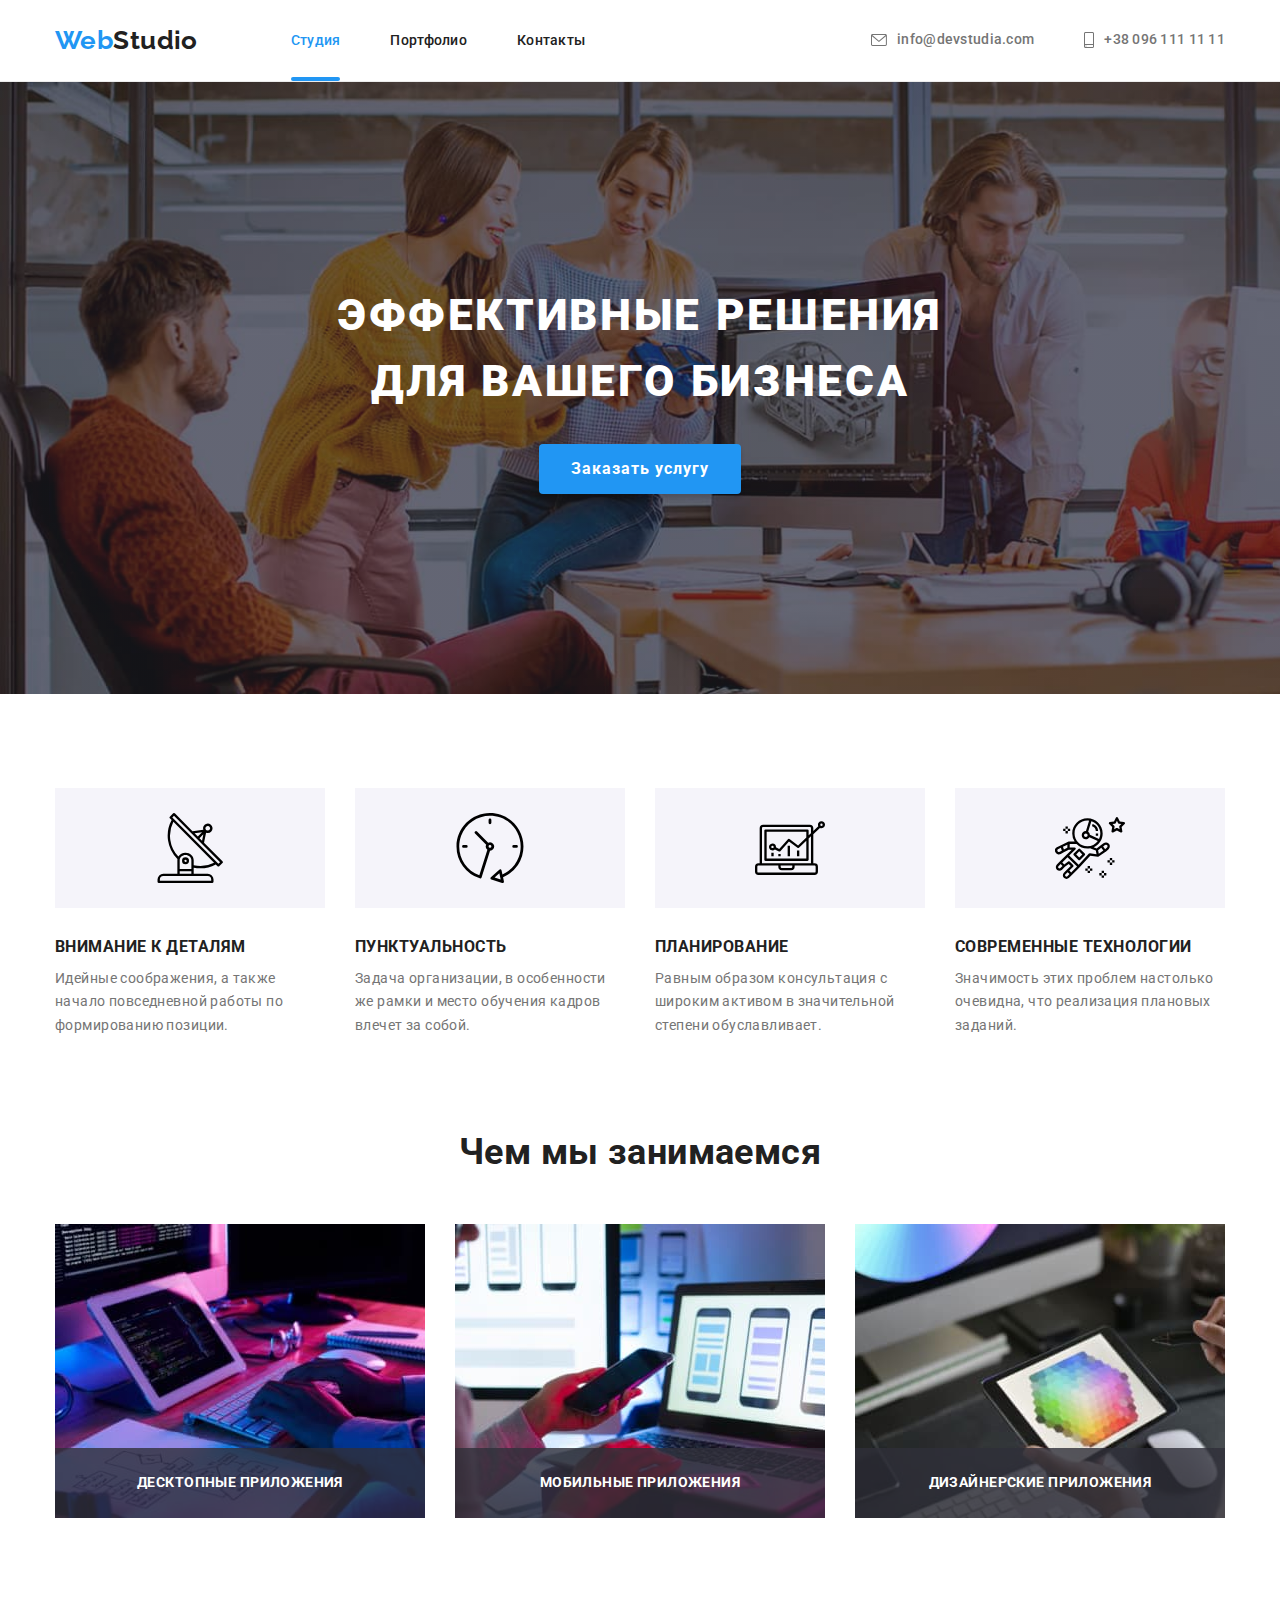
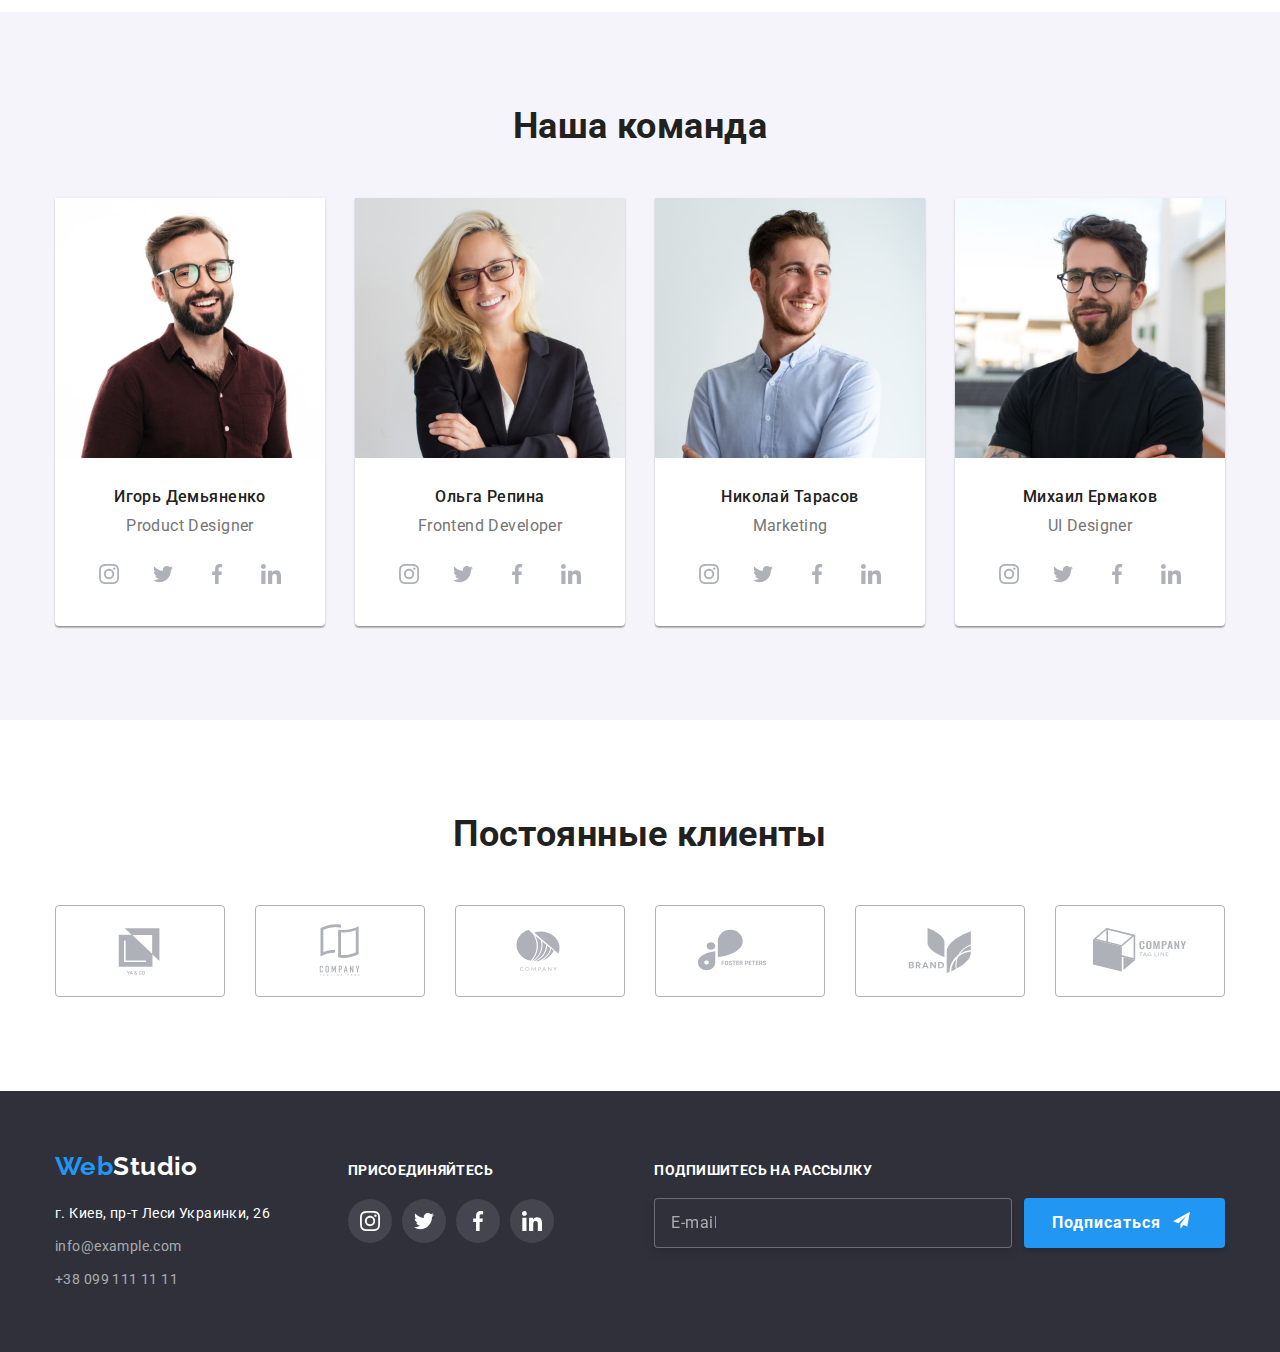
==== GOIT DZ6/index.html @ a56ddcb9 "Dz6" ====
<!DOCTYPE html>
<html lang="en">
<head>
    <meta charset="UTF-8">
    <meta http-equiv="X-UA-Compatible" content="IE=edge">
    <meta name="viewport" content="width=device-width, initial-scale=1.0">
    <title>Document</title>
    <link rel="preconnect" href="https://fonts.gstatic.com"> 
    <link href="https://fonts.googleapis.com/css2?family=Raleway:wght@700&family=Roboto:wght@400;500;700;900&display=swap" rel="stylesheet">
    <link rel="stylesheet" href="https://cdnjs.cloudflare.com/ajax/libs/modern-normalize/1.0.0/modern-normalize.min.css">
    <link rel="stylesheet" href="css/styles.css">
</head>
<body>
      
<header class="header-title">
        <div class="container">
            <nav class="nav-header">
                <a href="./index.html" class="logo"><span class="web">Web</span>Studio</a>
                    <ul class="headlink hero">
                        <li class="item links"><a class="link current" href="./index.html">Студия</a></li>
                        <li class="item links"><a class="link" href="./portfolio.html">Портфолио</a></li>
                        <li class="item links"><a class="link" href="">Контакты</a></li>
                    </ul>
                </nav>
                    
            <ul class="contact hero">
                <li class="links">
                    <a class="contacts link email" href="">
                        <svg class="contact link iconhead">
                            <use href="./image/sprite.svg#envelope"></use>
                        </svg>
                        info@devstudia.com</a></li>
    
                <li class="links">
                    <a class="contacts link phone" href="">
                    <svg class="contact link iconhead">
                        <use href="./image/sprite.svg#smartphone"></use>
                    </svg>
                    +38 096 111 11 11</a></li>
            </ul>
        </div>
</header>

<main class="main-title">

    <section class="order">
        <div class="container">
        <h1 class="efect">ЭФФЕКТИВНЫЕ РЕШЕНИЯ ДЛЯ ВАШЕГО БИЗНЕСА</h1>
        <button class="button" type="button" data-modal-open>Заказать услугу</button>
    </div>
    </section>

<!-- Особености -->
<section class="features">
    <div class="container">
    <h2 class="visually-hidden"> Особености</h2>
    <ul class="features-title">
        <li class="features-body links">
            <div class="iconlink">
            <a class="iconfeat">
            <svg class="contact link iconfeatures">
                <use href="./image/sprite.svg#Group"></use>
            </svg>
        </a>
    </div>
            <h3 class="feathero">Внимание к деталям</h3>
            <p>Идейные соображения, а также начало повседневной работы по формированию позиции.</p>
        </li>
        <li class="features-body links">
            <div class="iconlink">
            <a class="iconfeat">
            <svg class="contact link iconfeatures">
                <use href="./image/sprite.svg#clock-1"></use>
            </svg>
            </a>
            </div>
            <h3 class="feathero">Пунктуальность</h3>
            <p>Задача организации, в особенности же рамки и место обучения кадров влечет за собой.</p>
        
        </li>
        <li class="features-body links">
            <div class="iconlink">
            <a class="iconfeat">
            <svg class="contact link iconfeatures">
                <use href="./image/sprite.svg#diagram-1"></use>
            </svg>
            </a>
            </div>
            <h3 class="feathero">Планирование</h3>
            <p>Равным образом консультация с широким активом в значительной степени обуславливает.</p>
        
        </li>
        <li class="features-body links">
            <div class="iconlink">
            <a class="iconfeat">
            <svg class="contact link iconfeatures">
                <use href="./image/sprite.svg#astronaut-1"></use>
            </svg>
            </a>
            </div>
            <h3 class="feathero">Современные технологии</h3>
            <p>Значимость этих проблем настолько очевидна, что реализация плановых заданий.</p>
        
        </li>
        
       
    </ul>
    </div>
</section>


    <section class="wedoing-title shead" >
        <div class="container">
        <h2 class="doing capit">Чем мы занимаемся</h2>
        <ul class="wedoing">

            <li class="wedoing-body links" >
                <div class="widoinslid">
                <img src="./image/komphand.jpg" alt="компрука" width="370" height="294">
                <p class="wedoin-info">ДЕСКТОПНЫЕ ПРИЛОЖЕНИЯ</p>
            </div>
            </li>
            
            <li class="wedoing-body links" >
                <div class="widoinslid">
                <img src="./image/handphone.jpg" alt="телефон в руку" width="370" height="294">       
                <p class="wedoin-info">МОБИЛЬНЫЕ ПРИЛОЖЕНИЯ</p>
                </div>
            </li>

            <li class="wedoing-body links" >
                <div class="widoinslid">
                <img src="./image/panlob.jpg" alt=" планшет с ручкой" width="370" height="294">
                <p class="wedoin-info">ДИЗАЙНЕРСКИЕ ПРИЛОЖЕНИЯ</p>
                </div>
            </li>
  
            
        </ul>
        </div>
    </section>

<section class="team-main shead">
    <div class="container">
    <h2 class="team capit">Наша команда</h2>
    <ul class="team-title">
        <li class="team-body links" >
            <img src="./image/Igor.jpg" alt="fotoface" width="270" height="260">
            <div class="card-pers">
            <h3 class="person-name">Игорь Демьяненко</h3>
                <p class="team-footer" lang="en">Product Designer</p>

                <ul class="iconteam">
                    <li class="iconteamtitle">
                    <a href="" class="iconteambody">
                        <svg class="iconsvg">
                        <use href="./image/sprite.svg#instagram-2"></use>
                    </svg>
                    </a>  
                    </li>
                    <li class="iconteamtitle">
                        <a href="" class="iconteambody">
                            <svg class="iconsvg">
                            <use href="./image/sprite.svg#twitter-1"></use>
                        </svg>
                        </a>  
                        </li>
                        <li class="iconteamtitle">
                            <a href="" class="iconteambody">
                                <svg class="iconsvg">
                                <use href="./image/sprite.svg#facebook-1"></use>
                            </svg>
                            </a>  
                            </li>
                            <li class="iconteamtitle">
                                <a href="" class="iconteambody">
                                    <svg class="iconsvg">
                                    <use href="./image/sprite.svg#linkedin-1"></use>
                                </svg>
                                </a>  
                                </li>
                            </ul>
            </div>
            </li>

        <li class="team-body links" >
            <img src="./image/olga.jpg" alt="fotoface" width="270" height="260">
            <div class="card-pers">
            <h3 class="person-name">Ольга Репина</h3>
                <p class="team-footer" lang="en">Frontend Developer</p>
                <ul class="iconteam">
                    <li class="iconteamtitle">
                    <a href="" class="iconteambody">
                        <svg class="iconsvg iconteamtitle">
                        <use href="./image/sprite.svg#instagram-2"></use>
                    </svg>
                    </a>  
                    </li>
                    <li class="iconteamtitle">
                        <a href="" class="iconteambody">
                            <svg class="iconsvg">
                            <use href="./image/sprite.svg#twitter-1"></use>
                        </svg>
                        </a>  
                        </li>
                        <li class="iconteamtitle">
                            <a href="" class="iconteambody">
                                <svg class="iconsvg">
                                <use href="./image/sprite.svg#facebook-1"></use>
                            </svg>
                            </a>  
                            </li>
                            <li class="iconteamtitle">
                                <a href="" class="iconteambody">
                                    <svg class="iconsvg">
                                    <use href="./image/sprite.svg#linkedin-1"></use>
                                </svg>
                                </a>  
                                </li>
                            </ul>
        </div>
            </li>

        <li class="team-body links" >
            <img src="./image/nikolay.jpg" alt="fotoface" width="270" height="260">
            <div class="card-pers">
            <h3 class="person-name">Николай Тарасов</h3>
                <p class="team-footer" lang="en">Marketing</p>
                <ul class="iconteam">
                    <li class="iconteamtitle">
                    <a href="" class="iconteambody">
                        <svg class="iconsvg ">
                        <use href="./image/sprite.svg#instagram-2"></use>
                    </svg>
                    </a>  
                    </li>
                    <li class="iconteamtitle">
                        <a href="" class="iconteambody">
                            <svg class="iconsvg">
                            <use href="./image/sprite.svg#twitter-1"></use>
                        </svg>
                        </a>  
                        </li>
                        <li class="iconteamtitle">
                            <a href="" class="iconteambody">
                                <svg class="iconsvg">
                                <use href="./image/sprite.svg#facebook-1"></use>
                            </svg>
                            </a>  
                            </li>
                            <li class="iconteamtitle">
                                <a href="" class="iconteambody">
                                    <svg class="iconsvg">
                                    <use href="./image/sprite.svg#linkedin-1"></use>
                                </svg>
                                </a>  
                                </li>
                            </ul>
           </div>
            </li>

        <li class="team-body links" >
            <img src="./image/misha.jpg" alt="fotoface" width="270" height="260">
            <div class="card-pers">
            <h3 class="person-name">Михаил Ермаков</h3>
                <p class="team-footer" lang="en">UI Designer</p>
                <ul class="iconteam">
                    <li class="iconteamtitle">
                    <a href="" class="iconteambody">
                        <svg class="iconsvg">
                        <use href="./image/sprite.svg#instagram-2"></use>
                    </svg>
                    </a>  
                    </li>
                    <li class="iconteamtitle">
                        <a href="" class="iconteambody">
                            <svg class="iconsvg">
                            <use href="./image/sprite.svg#twitter-1"></use>
                        </svg>
                        </a>  
                        </li>
                        <li class="iconteamtitle">
                            <a href="" class="iconteambody">
                                <svg class="iconsvg">
                                <use href="./image/sprite.svg#facebook-1"></use>
                            </svg>
                            </a>  
                            </li>
                            <li class="iconteamtitle">
                                <a href="" class="iconteambody">
                                    <svg class="iconsvg">
                                    <use href="./image/sprite.svg#linkedin-1"></use>
                                </svg>
                                </a>  
                                </li>
                            </ul>
             </div>
             </li>
           </ul>
    </div>
</section>

<!-- Наши клиенты -->


<section class=" clients shead">
    <div class="container">
        <h2 class="client capit">Постоянные клиенты</h2>
        <ul class="client-body">
        <li class="client-title links"> <a href="" class="iconcli">
            <svg class="iconcom" width="106" height="60">
                <use href="./image/sprite.svg#Logo"></use>
            </svg></a></li>
        <li class="client-title links"> <a href="" class="iconcli">
            <svg class="iconcom" width="106" height="60">
                <use href="./image/sprite.svg#Logo1"></use>
            </svg></a></li>
        <li class="client-title links">
             <a href="" class="iconcli">
            <svg class="iconcom" width="106" height="60">
                <use href="./image/sprite.svg#Logo2"></use>
            </svg></a></li>
        <li class="client-title links"> <a href="" class="iconcli">
            <svg class="iconcom" width="106" height="60">
                <use href="./image/sprite.svg#Logo3"></use>
            </svg></a></li>
        <li class="client-title links"> <a href="" class="iconcli">
            <svg class="iconcom" width="106" height="60">
                <use href="./image/sprite.svg#Logo4"></use>
            </svg></a></li> 
        <li class="client-title links"> <a href="" class="iconcli">
            <svg class="iconcom" width="106" height="60">
                <use href="./image/sprite.svg#Logo5"></use>
            </svg></a></li>     
        </ul>
    </div>
</section>


</main>

<footer class="footer-title">
    <div class="container">
        <div class="nav">
        <a class="logo footlogo" href="./index.html"><span class="web">Web</span>Studio</a>
    <address>
        <ul class="address">
            <li class="links"><a class="address-title map" href="https://goo.gl/maps/2Mbp1og2GPBasLtp6" target="_blank" rel="noreferrer noopener">г. Киев, пр-т Леси Украинки, 26</a></li>
            <li class="links"><a class="address-title email" href="">info@example.com</a></li>
            <li class="links"><a class="address-title phone" href="">+38 099 111 11 11</a></li>
        
        </ul>
    </address>
</div>

        <div class="join">
            <h3 class="join-head">Присоединяйтесь</h3>

            <ul class="iconfooter">

        <li class="icontitle">
        <a href="" class="iconbody">
            <svg class="footsvg">
            <use href="./image/sprite.svg#instagram-2"></use>
        </svg>
        </a>  
        </li>
        <li class="icontitle">
            <a href="" class="iconbody">
                <svg class="footsvg">
                <use href="./image/sprite.svg#twitter-1"></use>
            </svg>
            </a>  
            </li>
            <li class="icontitle">
                <a href="" class="iconbody">
                    <svg class="footsvg">
                    <use href="./image/sprite.svg#facebook-1"></use>
                </svg>
                </a>  
                </li>
                <li class="icontitle">
                    <a href="" class="iconbody">
                        <svg class="footsvg">
                        <use href="./image/sprite.svg#linkedin-1"></use>
                    </svg>
                    </a>  
                    </li>
                </ul>
        </div>

        <div class="subscribe">
            <p class="subscribe-head">Подпишитесь на рассылку</p>

            <form class="footer-form">
            <label for="email" class="form-lable"></label>
            <input type="email" class="footer-email" name="email" id="email" placeholder="E-mail" required >
        <button type="submit" class="subscribe-btn subscribe-button">Подписаться
            <svg class="telega-svg svg" width="24px" height="24px">
                <use href="./image/sprite.svg#telegram"></use>
            </svg>
        </button>
    </form>
 
        </div>
        

    </div>
</footer>

<div class="modal-back is-hidden" data-modal>
    <div class="container">
        <div class="modal">
            <button class="modal-close" type="button" data-modal-close>
                    <svg class="close svg" width="18px" height="18px">
                    <use href="./image/sprite.svg#close-black-18dp"></use>
                </svg>
            </button>

            <form action="#" class="modal-form">

                <b class="modal-head">Оставьте свои данные, мы вам перезвоним </b>

                    <label for="name" class="form-lable">Имя
                        <span class="modal-input-name">
                    <input type="text" class="form-input" name="name" id="name" required>
                    <svg class="mod-svg svg" width="18px" height="18px">
                        <use href="./image/sprite.svg#modman"></use>
                    </svg>
                    </span>
                </label> 

                <label for="tele" class="form-lable">Телефон
                    <span class="modal-input-name">
                <input type="tel" class="form-input" name="tele" id="tele" required
                pattern="[0-9]{3}-[0-9]{3}-[0-9]{2}-[0-9]{2}" title="096-222-22-22">
                <svg class="mod-svg svg" width="18px" height="18px">
                    <use href="./image/sprite.svg#modtel"></use>
                </svg>
                </span>
            </label> 

            <label for="useremail" class="form-lable"> Почта
                <span class="modal-input-name">
            <input type="email" class="form-input"  name="useremail" id="useremail" required>
            <svg class="mod-svg svg" width="18px" height="18px">
                <use href="./image/sprite.svg#modmas"></use>
            </svg>
            </span>
        </label> 

        <label for="comment" class="form-lable">Коментарий
            <span class="modal-input-name">
        <textarea  class="form-comment" name="comment" id="comment" placeholder="Введите текст"></textarea>
        </span>
    </label> 

        <span class="check-policy">
            <input type="checkbox" name="user-policy" class="modal-checkbox visually-hidden-modal" id="chec-policy-id">

            <label for="chec-policy-id" class="modal-policy">
                <!-- <svg class="mod-check-svg" id="mod-svg" width="16px" height="15px">
                    <use href="./image/sprite.svg#modcheck"></use>
                </svg> -->
            Соглашаюсь с рассылкой и принимаю 
                <a href="" class="conditions-policy">Условия договора</a>

            </label>
        </span>
        <button type="submit" class="submit-btn modal-button">Отправить</button>

            </form> 
        </div>

    </div>
    </div>
    

    <script src="./js/modal.js"></script>
</body>
</html>
---- GOIT DZ6/css/styles.css ----
:root{
    --text-colorgre:#757575;
    --text-colorbl:#212121;
    --text-colorwh: #ffffff;
    --hover-colorblu:#2196F3;
    --focus-color:#188ce8;
    --footer-color:#ffffff99;
    --sect-colordbl:#2F303A;
    --port-hedrgr:#F5F4FA;
    --bord-head:#ECECEC;
    --icon-colo:#AFB1B8;
    --marg-cart:30px;
    --text-logo:Raleway;   
    --text-body:Roboto;
}

body{
    font-family:var(--text-body), sans-serif ;
    background:var(--text-colorwh);
    font-size: 14px;
    letter-spacing: 0.03em;
}


/* Общий сброс */
h1,
h2,
h3,
h4,
h5,
h6,
p{
    margin: 0;
}

ul, ol{
    margin: 0;
    padding: 0;
    }

img{
    display: block;
    max-width: 100%;
    height: auto;
}

/* ============================================== */

.container{
    width: 1200px;
    padding-left: 15px;
    padding-right: 15px;
    margin-left: auto;
    margin-right: auto;
}

.visually-hidden {
    position: absolute;
    clip: rect(0 0 0 0);
    width: 1px;
    height: 1px;
    margin: -1px;
    }


/* ============================================== */


/* Позиция шапки сайта */



.links{
    list-style: none;
    color: var(--text-colorgre);
}




/* Шапка сайта flex box*/
.header-title{
    /* position: relative; */
    padding-bottom: 25px;
    padding-top: 25px;

    border-bottom: 1px solid var(--bord-head);
}
.header-title .container{

    display: flex;
    justify-content: space-between;
    align-items: center;
}
.nav-header{
    display: flex;
    align-items: center;
  
}
.headlink{
    margin-left: 93px;

}
.headlink .links:not(:first-child){
    margin-left: 50px;
}
.hero{
    display: flex;
    align-items: center;
}
.contact .links:not(:first-child){
    margin-left: 50px;
}
/* Подчеркивание шапкаи */

 .link.current::after{
    content: '';
    position: absolute;

    left: 0;
    bottom: -33px;
    display: block;
    width: 100%;
    height: 4px;
    background-color: var(--hover-colorblu);
    border-radius: 2px;
}

.container .link.current{
    position: relative;
    color: var(--hover-colorblu);

    
}

/* Шрифт шапки лого */

.nav-header .logo{
    font-family: var(--text-logo); 
    font-weight: 700;
    font-size: 26px;
    line-height: 1.19;
    color:var(--text-colorbl);
    text-decoration: none;

}
.logo span{
    color:var(--hover-colorblu);
}
/* шрифт шапки навигация */

.hero .link{
    font-weight: 500;
    line-height: 1.14;
    letter-spacing: 0.02em;
    text-decoration: none;

}

.headlink .link{
    color: var(--text-colorbl);
    transition-timing-function: cubic-bezier(0.4, 0, 0.2, 1);
    transition-duration: 250ms;
}

.headlink .link:hover,
.headlink .link:focus
{
    color: var(--hover-colorblu);

}



/* шрифт шапки контакты */
 .email .iconhead{
    width: 16px;
    height: 12px;
    margin-right: 10px;
}
.phone .iconhead{
    width: 10px;
    height: 16px;
    margin-right: 10px;
}
.links .contacts{
    fill: var(--text-colorgre);
 
}

.contact .link{
    display: flex;
    align-items: center;
    color: var(--text-colorgre);

    transition-timing-function: cubic-bezier(0.4, 0, 0.2, 1);
    transition-duration: 250ms;
}

.contact .link:hover,
.contact .link:focus {
    color: var(--hover-colorblu);
    fill: var(--hover-colorblu);


}


/* позиция main */

/* Order Flex */


.order{
   padding-top: 200px;
   padding-bottom: 200px;
   background-image:linear-gradient(
    rgba(47, 48, 58, 0.4),
   rgba(47, 48, 58, 0.4)),
    url(../image/backimg.jpg);
   background-size: cover;
   background-image: center;
   background-repeat: no-repeat;
}

.order .container{
    width: 696px;
    text-align: center;

}


.order .efect{
font-weight: 900;
font-size: 44px;
line-height: 1.5;
text-align: center;
letter-spacing: 0.06em;
text-transform: uppercase;
color: var(--text-colorwh);
margin-bottom: 30px;


}

/* конопка заказа */
.order .button{
font-weight: 700;
font-size: 16px;
line-height: 1.87;
letter-spacing: 0.06em;
cursor: pointer;
color: var(--text-colorwh);
background-color:var(--hover-colorblu);
box-shadow: 0px 4px 4px rgba(0, 0, 0, 0.15);
border-radius: 4px;
border: 0;

padding: 10px 32px;

transition-timing-function: cubic-bezier(0.4, 0, 0.2, 1);
transition-duration: 250ms;
}

.order .button:hover,
.order .button:focus{
    background-color: var(--focus-color);
    color:  var(--text-colorwh);

}

/* Модальное окно */

.modal-back{
    position: fixed;
    top: 0;
    bottom: 0;
    width: 100%;
    height: 100%;
    background-color: rgba(0, 0, 0, 0.2);
    z-index: 1000;
    transition-timing-function: cubic-bezier(0.4, 0, 0.2, 1);
    transition-duration: 250ms;
    animation-name: openmod;
    animation-duration: 2s;
    animation-timing-function: linear;
    animation-iteration-count: 1;

}

@keyframes openmod
{
    0% {
      transform:scale(0);
    }
    100% {
      transform:scale(1);
    }
  }
  
  

.modal{
    position: absolute;
    top: 50%;
    left: 50%;
    width: 528px;
    height: 581px;
    background-color: var(--text-colorwh);

    padding: 40px;

    transform: translate(-50%, -50%);
}

.modal-close{
    position: absolute;
    top: 8px;
    right: 8px;
    background-color: white;
    border: 0;
    transition-duration: 250ms;
    transition-timing-function: cubic-bezier(0.4, 0, 0.2, 1);
    animation: closemod;
    animation-duration: 2s;
    animation-timing-function: linear;
    animation-iteration-count: 1;
    border: 1px solid rgba(0, 0, 0, 0.1);
    border-radius: 50%;
} 

@keyframes closemod
{
    0% {
      transform:scale(1);
    }
    100% {
      transform:scale(0);
    }
  }
.is-hidden{
    opacity: 0;
    visibility: hidden;
    pointer-events: none;
    
}



/* особености */
.features{
    padding: 94px 0;
}

.features-body  .iconlink{
    margin-bottom: 30px;

}

.iconfeat{
    display: flex;
    width: 270px;
    height: 120px;
    justify-content: center;
    align-items: center;
    background-color: var(--port-hedrgr);
}

.iconfeat .iconfeatures{
    width: 70px;
    height: 70px;
}


.container .features-title{
    display: flex;
    flex-wrap: wrap;
    list-style: none;
     margin-right: calc(-1 * var(--marg-cart));
}


.features-title .features-body{
    flex-basis: calc(100% / 4 - var(--marg-cart));
    margin-right: var(--marg-cart);
}


.features-body .feathero{
    font-weight: 700;
    line-height: 1.14;
    text-transform: uppercase;
    color: var(--text-colorbl);
    font-family: var(--text-body);
    letter-spacing: 0.03em;
    text-transform: uppercase;


    margin-bottom: 10px;
}


.features-body{
    line-height: 1.71;
    color: var(--text-colorgre);
}


/* Чем мы занимаемся */

.wedoing-title{
    padding-bottom: 94px;

}
.container .wedoing{
    display: flex;
    flex-wrap: wrap;
    list-style: none;

    margin-left:calc(-1 * var(--marg-cart));
}

.wedoing .links{
    flex-basis: calc(100% / 3 - var(--marg-cart));
    margin-left: var(--marg-cart);

}

.widoinslid{
    position: relative;
    overflow: hidden;
}

.wedoin-info{
    position: absolute;
    display: flex;
    justify-content: center;
    align-items: center;    
    background-color:
    rgba(47, 48, 58, 0.8);
    ;
    /* padding: 27px 0; */
    color: white;
    left: 0;
    bottom: 0;
    width: 100%;
    height: 70px;

    font-family: var(--text-body);
    font-style: normal;
    font-weight: 700;
    font-size: 14px;
    line-height: 1.14;
    letter-spacing: 0.03em;
    text-transform: uppercase;

    overflow: auto;
/* 
    transform: translateY(100%);
    transition-timing-function: cubic-bezier(0.4, 0, 0.2, 1);
    transition-duration: 250ms; */

}


/* .wedoing-body:hover .wedoin-info,
.wedoing-body:focus .wedoin-info{
    transform: translateY(0%);
    
} */







/* Наша команда */
.card-pers .iconteam{
    display: flex;
    justify-content: center;
    align-items: center;
    list-style: none;
}


.iconteamtitle .iconteambody{
    display: flex;
    justify-content: center;
    align-items: center;
    width: 44px;
    height: 44px;
    border-radius: 50%;

    transition-timing-function: cubic-bezier(0.4, 0, 0.2, 1);
    transition-duration: 250ms;
}

.iconteamtitle .iconteambody:hover,
.iconteamtitle .iconteambody:focus{
    background-color: var(--hover-colorblu);
}

.iconteam .iconteamtitle:not(:last-child){
    margin-right: 10px;
}

 .iconteambody .iconsvg{
    width: 20px;
    height: 20px;
    fill: var(--icon-colo);
}

.iconteamtitle .iconteambody:hover .iconsvg,
.iconteamtitle .iconteambody:focus .iconsvg{
    fill: var(--text-colorwh);
}



.team-main{
    background-color: var(--port-hedrgr);
    padding: 94px 0;

}


.team-title{
    display: flex;
    flex-wrap: wrap;
    list-style: none;
    margin-left: calc(-1*var(--marg-cart));
    

   }
   .team-title .team-body{
       flex-basis: calc(100%/4 - var(--marg-cart));
       margin-left: var(--marg-cart);

   }
   .team-body{
       
    border-radius: 0px 0px 4px 4px;
    box-shadow:
    0px 1px 3px rgba(0, 0, 0, 0.12), 
    0px 1px 1px rgba(0, 0, 0, 0.14),
    0px 2px 1px rgba(0, 0, 0, 0.2);
    background-color: var(--text-colorwh);
   }

 .shead .capit{
    font-weight: 700;
    font-size: 36px;
    line-height: 1.16;
    color: var(--text-colorbl);
    margin-bottom: 50px;

    text-align: center;
}
.card-pers{
    text-align: center;
    padding: 30px 0;
}

.team-body .person-name{
    font-weight: 500;
    font-size: 16px;
    line-height: 1.18;
    color: var(--text-colorbl);
    margin-bottom: 10px;
    
}

.team-body .team-footer{
    font-weight: 400;
    font-size: 16px;
    line-height: 1.18;
    color: var(--text-colorgre);

    margin-bottom: 16px;
}

/* Наши клиенты */
.clients{
    padding: 94px 0;
}
.container .client-body{
    display: flex;
    flex-wrap: wrap;
    list-style: none;
    margin-left: calc(-1 * var(--marg-cart));
    
}
.client-body .client-title{
    width: 170px;
    height: 92px;
    display: flex;
    justify-content: center;
    align-items: center;
    flex-basis: calc(100%/6 - var(--marg-cart));
    margin-left: var(--marg-cart);

    border-radius: 4%;
}



.iconcli {
    display: flex;
    justify-content: center;
    align-items: center;
    width: 100%;
    height: 100%;
    fill: var(--icon-colo);
    border: 1px solid var(--icon-colo);
    border-radius: 4px;

    transition-timing-function: cubic-bezier(0.4, 0, 0.2, 1);
    transition-duration: 250ms;

}




.iconcli:hover,
.iconcli:focus{

    fill:var(--hover-colorblu);
    border-color:var(--hover-colorblu);

}


/* футер сайта */
.footer-title .container{
    display: flex;
    align-items: baseline;
    background-color:var(--sect-colordbl);
    justify-content: space-between;

}

.container .nav{
margin-right: 70px;
}

.footer-title{
    background-color:var(--sect-colordbl);
    padding: 60px 0 60px;
}


.container .footlogo{
    font-weight: 700;
    font-size: 26px;
    line-height: 1.19;
    color: var(--text-colorbl);
    font-family: var(--text-logo); 
    color: var(--text-colorwh);
    text-decoration: none;

    display: block;
    margin-bottom: 20px;
}

.address .links:not(:last-child){
    margin-bottom: 9px;
}

.address .address-title{  
    font-style: normal;
    font-weight: 400;
    line-height: 1.71;
    color: var(--footer-color);
    text-decoration: none;
}
.links .map{
    color: var(--text-colorwh);
}

.join-head{
    color: var(--text-colorwh);
    font-family: var(--text-body);
    font-style: 700;
    font-size: 14px;
    line-height: 1.14;
    letter-spacing: 0.03em;
    text-transform: uppercase;
    margin-bottom: 20px;
}

.join .iconfooter{
    display: flex;
    list-style: none;
    justify-content: baseline;

}

.iconbody{
    width: 44px;
    height: 44px;
    display: flex;
    justify-content: center;
    align-items: center;
    fill: var(--text-colorgre);
    background-color: #ffffff1a;
    border-radius: 50%;

    transition-timing-function: cubic-bezier(0.4, 0, 0.2, 1);
    transition-duration: 250ms;

}
.iconbody:hover,
.iconbody:focus{
    background-color: var(--hover-colorblu);
}
.footsvg{
    width: 20px;
    height: 20px;
    fill: var(--text-colorwh);
}



.iconfooter .icontitle:not(:last-child){
    margin-right: 10px;
}




/* COMPONENTS */
/* что я могу сюда занести?? */
/*  END COMPONENTS */

/* PAGE PORTFOLIO MAIN */
.section-portfolio{
    padding-top: 94px;
    padding-bottom: 94px;
}
.container .filters{
    display: flex;
    justify-content: center;
    text-align: center;
    margin-bottom: 50px;

    
}
.radio .button{
font-weight: 500;
font-size: 16px;
line-height: 1.62;
color: var(--text-colorbl);

border-radius: 4px;
cursor: pointer;
background-color: var(--port-hedrgr);
padding: 6px 22px;
border: 0;

transition-timing-function: cubic-bezier(0.4, 0, 0.2, 1);
transition-duration: 250ms;
}

.filters .radio:not(:last-child){
    margin-right: 8px;
}


.radio .button:hover,
.radio .button:focus{
    background-color: var(--hover-colorblu) ;
    color: var(--text-colorwh);
    box-shadow:
    0px 3px 1px rgba(0, 0, 0, 0.1),
    0px 1px 2px rgba(0, 0, 0, 0.08),
    0px 2px 2px rgba(0, 0, 0, 0.12);
}
/* сетка карточки */

 .container .portfolio-hero{
     display: flex;
     flex-wrap: wrap;
     list-style: none;
     margin-top:calc(-1 * var(--marg-cart));
     margin-left: calc(-1 * var(--marg-cart));
 }
 .portfolio-hero .portfotitle{
    flex-basis: calc(100%/3 - var(--marg-cart));
    margin-top: var(--marg-cart);
    margin-left: var(--marg-cart);
    cursor: pointer;
    border: 1px solid #EEEEEE;
 }

 .portfotitle .portolink{
     text-decoration: none;
     display: block;
 }
 
 .portfolio-hero .portolink:hover,
 .portfolio-hero .portolink:focus{
    box-shadow:
    0px 1px 1px rgba(0, 0, 0, 0.12),
    0px 4px 4px rgba(0, 0, 0, 0.06),
    1px 4px 6px rgba(0, 0, 0, 0.16);

 }


.portfolioname{
    font-weight: 700;
    font-size: 18px;
    line-height: 2;
    letter-spacing: 0.06em;
    color: var(--text-colorbl);

    margin-bottom: 4px;

}
.portfotitle .portfooter{
    font-weight: 400;
    font-size: 16px;
    line-height: 1.87;
    color: var(--text-colorgre);

}

.portfotitle .card-des {
padding: 20px 24px;

}

.port-link-overlay{
    position: relative;
    overflow: hidden;
    
}

.portovelay{
    position: absolute;
    top: 0;
    bottom: 0;
    width: 100%;
    height: 100%;

    color: var(--text-colorwh);
    background:
     rgba(33, 150, 243, 0.9);
     font-family: var(--text-body);
    font-style: normal;
    font-weight: 400;
    font-size: 18px;
    line-height: 1.55;
    letter-spacing: 0.03em;
    padding: 44px 54px;
  
    overflow: auto;

    transform: translateY(100%);


    transition-timing-function: cubic-bezier(0.4, 0, 0.2, 1);
    transition-duration: 950ms;

}

.portolink:hover .portovelay,
.portolink:focus .portovelay{
    transform: translateY(0%);
   
}

.modal-form{
    display: flex;
    flex-direction: column;
}

.modal-form .modal-head{
    font-family: var(--text-body);
    font-style: normal;
    font-weight: 700;
    font-size: 20px;
    line-height: 1.15;
    text-align: center;
    letter-spacing: 0.03em;
    width: 100%;
    color: var(--text-colorbl);
}
.form-lable{
    font-family: var(--text-body);
    font-style: normal;
    font-weight: 400;
    font-size: 12px;
    line-height: 1.16;
    letter-spacing: 0.01em;
    color: var(--text-colorgre);
    margin-top: 10px;

}


.modal-input-name .form-input{
    width: 100%;
    height: 40px;
    margin-top: 4px;
    padding-left: 42px;

    border: 1px solid rgba(33, 33, 33, 0.2);
    box-sizing: border-box;
    border-radius: 4px;
}

.modal-input-name .form-input:focus{
    border-color: var(--hover-colorblu);
    outline: none;
}

.form-input:focus + .mod-svg{
    fill: var(--hover-colorblu);
}


.form-lable .form-comment{
    width: 100%;
    resize: none;
    height: 138px;
    margin-top: 4px;
    padding: 12px 16px;

    border: 1px solid rgba(33, 33, 33, 0.2);
    box-sizing: border-box;
    border-radius: 4px;
}
.form-comment:focus{

    border-color: var(--hover-colorblu);
    outline: none;
}

.form-lable .form-comment::placeholder{
    color:rgba(117, 117, 117, 0.5);

}
.modal-input-name{
    position: relative;
    display: block;
}

.mod-svg{
    position: absolute;
    display: block;
    top: 50%;
    left: 15px;
    transform: translateY(-50%);

}



.mod-button-svg{
    position: absolute;
    display: flex;
    top: 50%;
    left: 15px;
    display: block;
    transform: translateY(-50%);

}



.visually-hidden-modal {
    position: absolute !important;
    clip: rect(1px 1px 1px 1px); 
    clip: rect(1px, 1px, 1px, 1px);
    padding: 0 !important;
    border: 0 !important;
    height: 1px !important;
    width: 1px !important;
    overflow: hidden;
  }

  .check-policy{
      position: relative;
      box-sizing: content-box;
      margin-top: 20px;
      display: inline-block;
      align-self: center;
      font-family: var(--text-body);
    font-style: normal;
    font-weight: 400;
    font-size: 14px;
    line-height: 1,71;
    letter-spacing: 0.03em;
    color: var(--text-colorgre);

  }

  .conditions-policy{
    font-family: var(--text-body);
    font-style: normal;
    font-weight: 400;
    font-size: 14px;
    line-height: 1,71;
    letter-spacing: 0.03em;
      color: var(--hover-colorblu);
  }



.modal-policy::before{
    display: inline-block;
    content: "";
    width: 16px;
    height: 15px;
    cursor: pointer;
    outline: 2px solid var(--text-colorbl);
    border-radius: 2px;
    margin-right: 7px;
}

.modal-checkbox:checked + .modal-policy::before{
    background-image: url(../image/imodcheck.svg);
    background-size:contain;
    outline: none;
    opacity: 1;
}
  

  .modal-button{
    display:block;
    font-weight: 700;
    font-size: 16px;
    line-height: 1.87;
    letter-spacing: 0.06em;
    cursor: pointer;
    color: var(--text-colorwh);
    background-color:var(--hover-colorblu);
    box-shadow: 0px 4px 4px rgba(0, 0, 0, 0.15);
    border-radius: 4px;
    border: 0;
    align-self: center;
    margin-top: 30px;
    
    padding: 10px 32px;
    
    transition-timing-function: cubic-bezier(0.4, 0, 0.2, 1);
    transition-duration: 250ms;
  }

  .modal-button:hover,
  .modal-button:focus{
    background-color: var(--focus-color);
    color:  var(--text-colorwh);
  }

  .subscribe{
      margin-left: 93px;
  }


  .subscribe-head{
    color: var(--text-colorwh);
    font-family: var(--text-body);
    font-style: normal;
    font-weight: 700;
    font-size: 14px;
    line-height: 1,14;
    letter-spacing: 0.03em;
    text-transform: uppercase;
    margin-bottom: 20px;
  }

  .footer-form{
      display: flex;
  }

  .footer-email{
    height: 50px;
    width: 358px;
    background-color: var(--sect-colordbl);
    border: 1px solid rgba(255, 255, 255, 0.3);
    box-sizing: border-box;
    filter: drop-shadow(0px 4px 4px rgba(0, 0, 0, 0.15));
    outline: none;
    border-radius: 4px;
    margin-right: 12px;
    padding: 15px 295px 15px 16px;
    transition: border 250ms cubic-bezier(0.4, 0, 0.2, 1);
    color: var(--text-colorwh);

  }

  .footer-email::placeholder{
    font-family: var(--text-body);
    font-style: normal;
    font-weight: 400;
    font-size: 16px;
    line-height: 1,25;
    align-items: center;
    letter-spacing: 0.03em; 
    color: var(--footer-color);
  }


  .subscribe-button{
    display: flex;
    justify-content: center;
    align-items: center;
    font-weight: 700;
    font-size: 16px;
    line-height: 1.87;
    letter-spacing: 0.06em;
    cursor: pointer;
    color: var(--text-colorwh);
    background-color:var(--hover-colorblu);
    box-shadow: 0px 4px 4px rgba(0, 0, 0, 0.15);
    border-radius: 4px;
    border: 0;
    align-self: center;
    padding: 10px 28px;
    transition-timing-function: cubic-bezier(0.4, 0, 0.2, 1);
    transition-duration: 250ms;

  }
  .subscribe-button:hover,
  .subscribe-button:focus{
    background-color: var(--focus-color);
    color:  var(--text-colorwh);
  }

  .telega-svg{
      margin-left: 12px;
  }
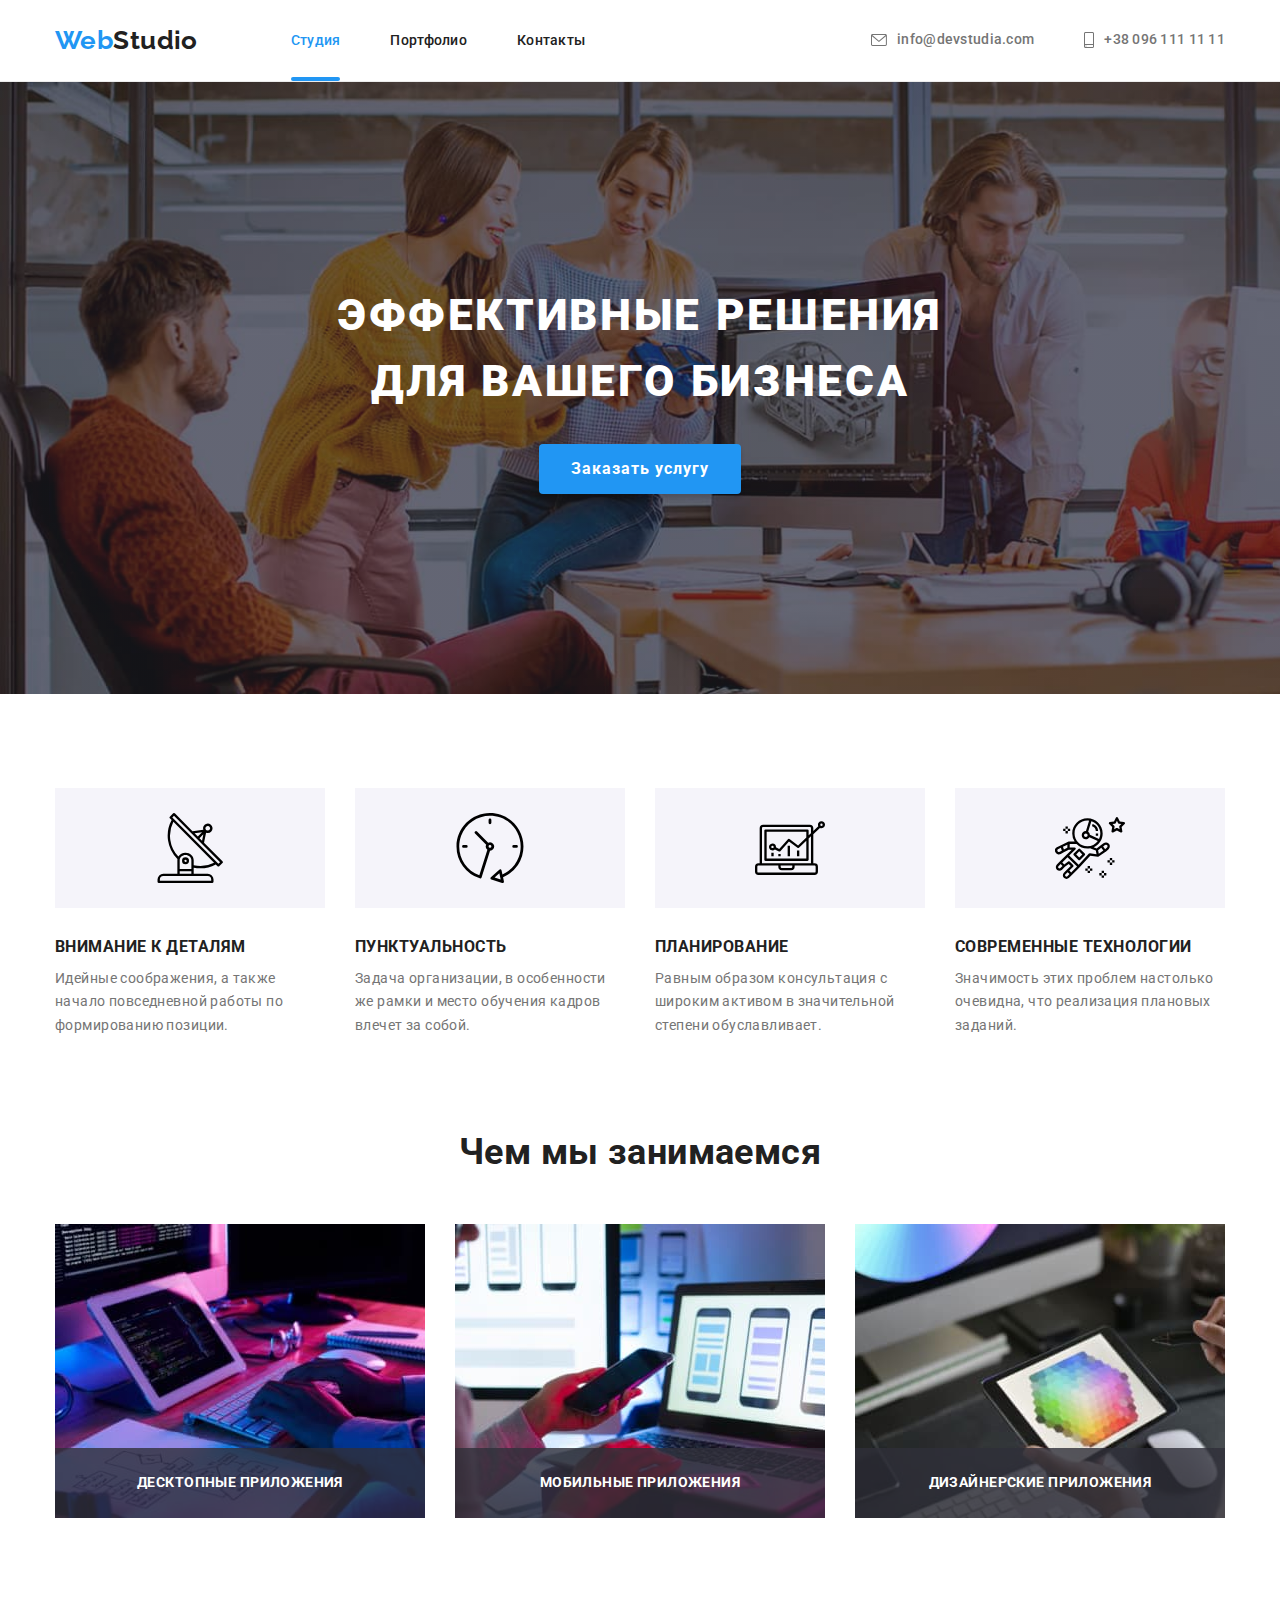
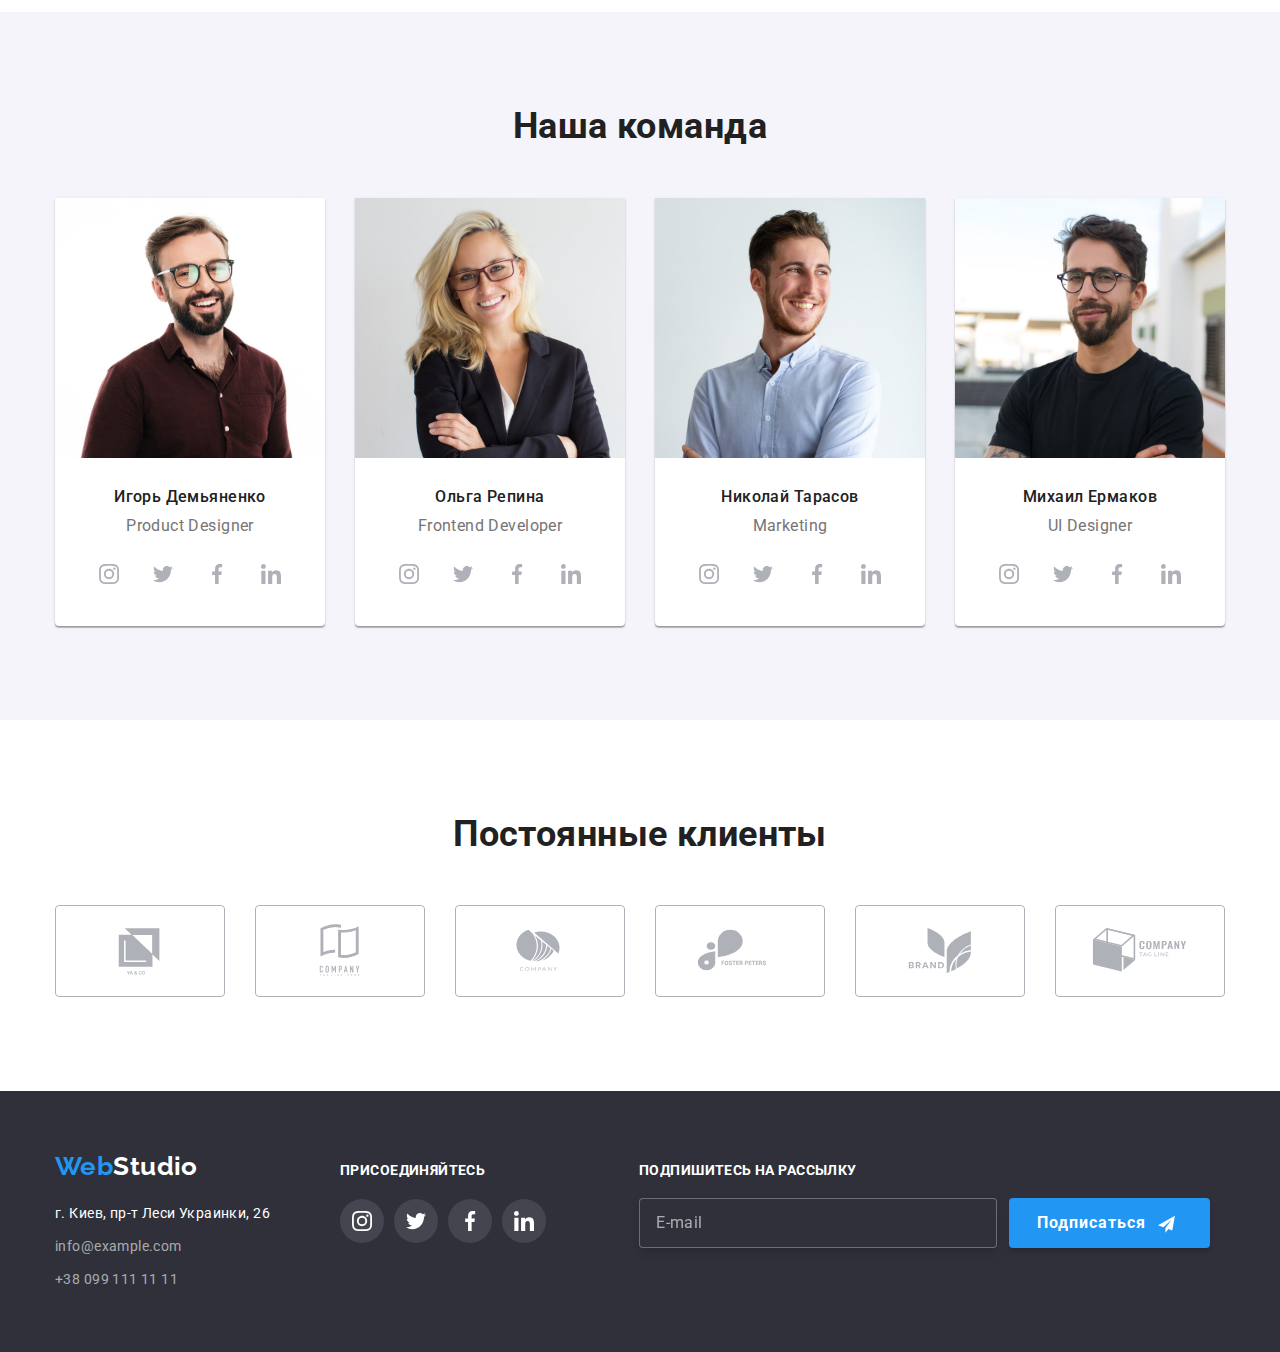
==== commit 527f1e2b: "new dz" ====
--- a/GOIT DZ6/index.html
+++ b/GOIT DZ6/index.html
@@ -26,14 +26,14 @@
             <ul class="contact hero">
                 <li class="links">
                     <a class="contacts link email" href="">
-                        <svg class="contact link iconhead">
+                        <svg class="iconhead">
                             <use href="./image/sprite.svg#envelope"></use>
                         </svg>
                         info@devstudia.com</a></li>
     
                 <li class="links">
                     <a class="contacts link phone" href="">
-                    <svg class="contact link iconhead">
+                    <svg class="iconhead">
                         <use href="./image/sprite.svg#smartphone"></use>
                     </svg>
                     +38 096 111 11 11</a></li>
@@ -403,7 +403,6 @@
     </form>
  
         </div>
-        
 
     </div>
 </footer>
@@ -416,6 +415,8 @@
                     <use href="./image/sprite.svg#close-black-18dp"></use>
                 </svg>
             </button>
+
+            <!-- Форма input -->
 
             <form action="#" class="modal-form">
 
@@ -455,23 +456,17 @@
         </span>
     </label> 
 
-        <span class="check-policy">
-            <input type="checkbox" name="user-policy" class="modal-checkbox visually-hidden-modal" id="chec-policy-id">
-
-            <label for="chec-policy-id" class="modal-policy">
-                <!-- <svg class="mod-check-svg" id="mod-svg" width="16px" height="15px">
-                    <use href="./image/sprite.svg#modcheck"></use>
-                </svg> -->
-            Соглашаюсь с рассылкой и принимаю 
-                <a href="" class="conditions-policy">Условия договора</a>
-
-            </label>
-        </span>
+        <label class="checked option">
+            Соглашаюсь с рассылкой и принимаю <a href="" class="conditions-policy">Условия договора</a>
+            <input class="checked__input visually-hidden-modal" type="checkbox">
+            <span class="checked__box"></span>
+        </label>
+
+
         <button type="submit" class="submit-btn modal-button">Отправить</button>
 
-            </form> 
-        </div>
-
+            </form>
+        </div>
     </div>
     </div>
     
--- a/GOIT DZ6/css/styles.css
+++ b/GOIT DZ6/css/styles.css
@@ -159,6 +159,8 @@
 
 .headlink .link{
     color: var(--text-colorbl);
+
+    transition-property: color;
     transition-timing-function: cubic-bezier(0.4, 0, 0.2, 1);
     transition-duration: 250ms;
 }
@@ -193,6 +195,7 @@
     align-items: center;
     color: var(--text-colorgre);
 
+    transition-property: color, fill;
     transition-timing-function: cubic-bezier(0.4, 0, 0.2, 1);
     transition-duration: 250ms;
 }
@@ -258,6 +261,7 @@
 
 padding: 10px 32px;
 
+transition-property: background-color, color ;
 transition-timing-function: cubic-bezier(0.4, 0, 0.2, 1);
 transition-duration: 250ms;
 }
@@ -308,13 +312,16 @@
     height: 581px;
     background-color: var(--text-colorwh);
 
-    padding: 40px;
-
     transform: translate(-50%, -50%);
+}
+.modal-close .close{
+    transform: translateY(3px);
+
 }
 
 .modal-close{
     position: absolute;
+    cursor: pointer;
     top: 8px;
     right: 8px;
     background-color: white;
@@ -326,8 +333,12 @@
     animation-timing-function: linear;
     animation-iteration-count: 1;
     border: 1px solid rgba(0, 0, 0, 0.1);
-    border-radius: 50%;
+    border-radius: 50%;    
 } 
+.modal-close:hover,
+.modal-close:focus{
+    fill: var(--hover-colorblu);
+}
 
 @keyframes closemod
 {
@@ -438,8 +449,6 @@
     align-items: center;    
     background-color:
     rgba(47, 48, 58, 0.8);
-    ;
-    /* padding: 27px 0; */
     color: white;
     left: 0;
     bottom: 0;
@@ -455,19 +464,12 @@
     text-transform: uppercase;
 
     overflow: auto;
-/* 
-    transform: translateY(100%);
-    transition-timing-function: cubic-bezier(0.4, 0, 0.2, 1);
-    transition-duration: 250ms; */
-
-}
-
-
-/* .wedoing-body:hover .wedoin-info,
-.wedoing-body:focus .wedoin-info{
-    transform: translateY(0%);
-    
-} */
+
+
+}
+
+
+
 
 
 
@@ -492,6 +494,8 @@
     height: 44px;
     border-radius: 50%;
 
+    transition-property: background-color;
+
     transition-timing-function: cubic-bezier(0.4, 0, 0.2, 1);
     transition-duration: 250ms;
 }
@@ -509,6 +513,11 @@
     width: 20px;
     height: 20px;
     fill: var(--icon-colo);
+
+    transition-property: fill;
+
+    transition-timing-function: cubic-bezier(0.4, 0, 0.2, 1);
+    transition-duration: 250ms;
 }
 
 .iconteamtitle .iconteambody:hover .iconsvg,
@@ -615,19 +624,17 @@
     border: 1px solid var(--icon-colo);
     border-radius: 4px;
 
+    transition-property: fill,  border-color;
     transition-timing-function: cubic-bezier(0.4, 0, 0.2, 1);
     transition-duration: 250ms;
 
 }
 
-
-
-
 .iconcli:hover,
 .iconcli:focus{
 
-    fill:var(--hover-colorblu);
-    border-color:var(--hover-colorblu);
+    fill: var(--hover-colorblu);
+    border-color: var(--hover-colorblu);
 
 }
 
@@ -637,7 +644,6 @@
     display: flex;
     align-items: baseline;
     background-color:var(--sect-colordbl);
-    justify-content: space-between;
 
 }
 
@@ -707,6 +713,7 @@
     background-color: #ffffff1a;
     border-radius: 50%;
 
+    transition-property: background-color;
     transition-timing-function: cubic-bezier(0.4, 0, 0.2, 1);
     transition-duration: 250ms;
 
@@ -759,6 +766,7 @@
 padding: 6px 22px;
 border: 0;
 
+transition-property:  background-color, color, box-shadow;
 transition-timing-function: cubic-bezier(0.4, 0, 0.2, 1);
 transition-duration: 250ms;
 }
@@ -792,6 +800,11 @@
     margin-left: var(--marg-cart);
     cursor: pointer;
     border: 1px solid #EEEEEE;
+
+    transition-property:  box-shadow;
+    transition-timing-function: cubic-bezier(0.4, 0, 0.2, 1);
+    transition-duration: 250ms;
+
  }
 
  .portfotitle .portolink{
@@ -860,9 +873,9 @@
 
     transform: translateY(100%);
 
-
+    transition-property: transform;
     transition-timing-function: cubic-bezier(0.4, 0, 0.2, 1);
-    transition-duration: 950ms;
+    transition-duration: 250ms;
 
 }
 
@@ -872,9 +885,14 @@
    
 }
 
+
+/* Form modal window */
+
+
 .modal-form{
     display: flex;
     flex-direction: column;
+    padding: 40px;
 }
 
 .modal-form .modal-head{
@@ -982,21 +1000,50 @@
     overflow: hidden;
   }
 
-  .check-policy{
-      position: relative;
-      box-sizing: content-box;
-      margin-top: 20px;
-      display: inline-block;
-      align-self: center;
-      font-family: var(--text-body);
+  .checked{
+    display: flex;
+    align-items: baseline;
+    justify-content: center;
+    position: relative;
+    box-sizing: content-box;
+    margin-top: 20px;
+    font-family: var(--text-body);
     font-style: normal;
     font-weight: 400;
     font-size: 14px;
     line-height: 1,71;
     letter-spacing: 0.03em;
     color: var(--text-colorgre);
-
-  }
+    padding-left: 9px;
+    cursor: pointer;
+
+  }
+
+
+.conditions-policy-box{
+    display: inline-block;
+    content: "";
+    position:absolute;
+    width: 16px;
+    height: 16px;
+    background-color: rgb(206, 41, 12);
+  }
+
+
+.checked__box{
+    display: inline-block;
+    position: absolute;
+    width: 16px;
+    height: 15px;
+    background-color: var(--text-colorwh);
+    border: 1px solid var(--text-colorbl);
+    left: 8px;
+}
+
+.checked__input:checked + .checked__box{
+    background-image: url("data:image/svg+xml,%3Csvg width='16' height='15' viewBox='0 0 16 15' fill='none' xmlns='http://www.w3.org/2000/svg'%3E%3Crect width='16' height='15' rx='2' fill='%232196F3'/%3E%3Cpath d='M3.95703 7.75166L3.88825 7.68604L3.81923 7.75141L2.93123 8.59258L2.85486 8.66492L2.93097 8.73753L6.42671 12.0724L6.49574 12.1382L6.56476 12.0724L14.069 4.91352L14.1449 4.84116L14.069 4.76881L13.1873 3.92764L13.1183 3.86183L13.0493 3.92761L6.49577 10.1735L3.95703 7.75166Z' fill='white' stroke='white' stroke-width='0.2'/%3E%3C/svg%3E%0A");
+    border: 0;
+}
 
   .conditions-policy{
     font-family: var(--text-body);
@@ -1008,26 +1055,6 @@
       color: var(--hover-colorblu);
   }
 
-
-
-.modal-policy::before{
-    display: inline-block;
-    content: "";
-    width: 16px;
-    height: 15px;
-    cursor: pointer;
-    outline: 2px solid var(--text-colorbl);
-    border-radius: 2px;
-    margin-right: 7px;
-}
-
-.modal-checkbox:checked + .modal-policy::before{
-    background-image: url(../image/imodcheck.svg);
-    background-size:contain;
-    outline: none;
-    opacity: 1;
-}
-  
 
   .modal-button{
     display:block;
@@ -1133,5 +1160,7 @@
 
   .telega-svg{
       margin-left: 12px;
+      transform: translate(0px, 4px);
+
   }
   
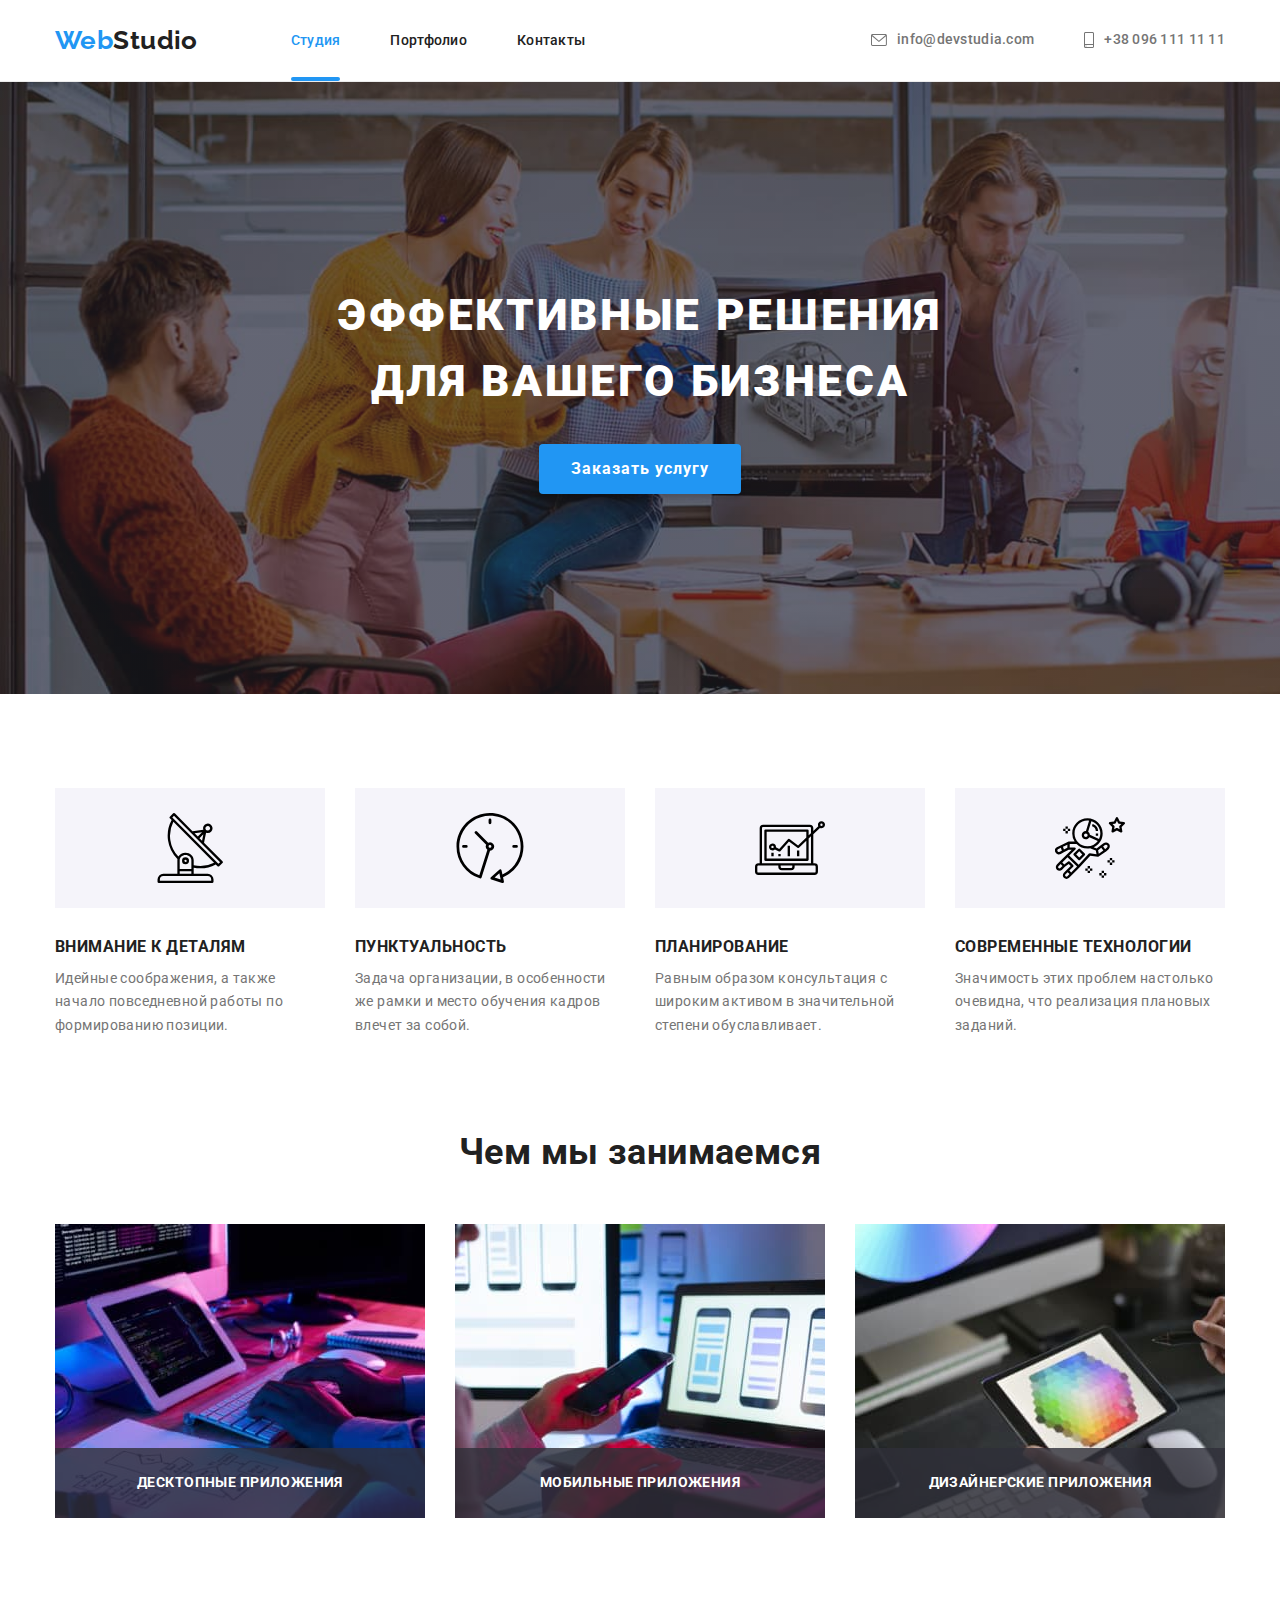
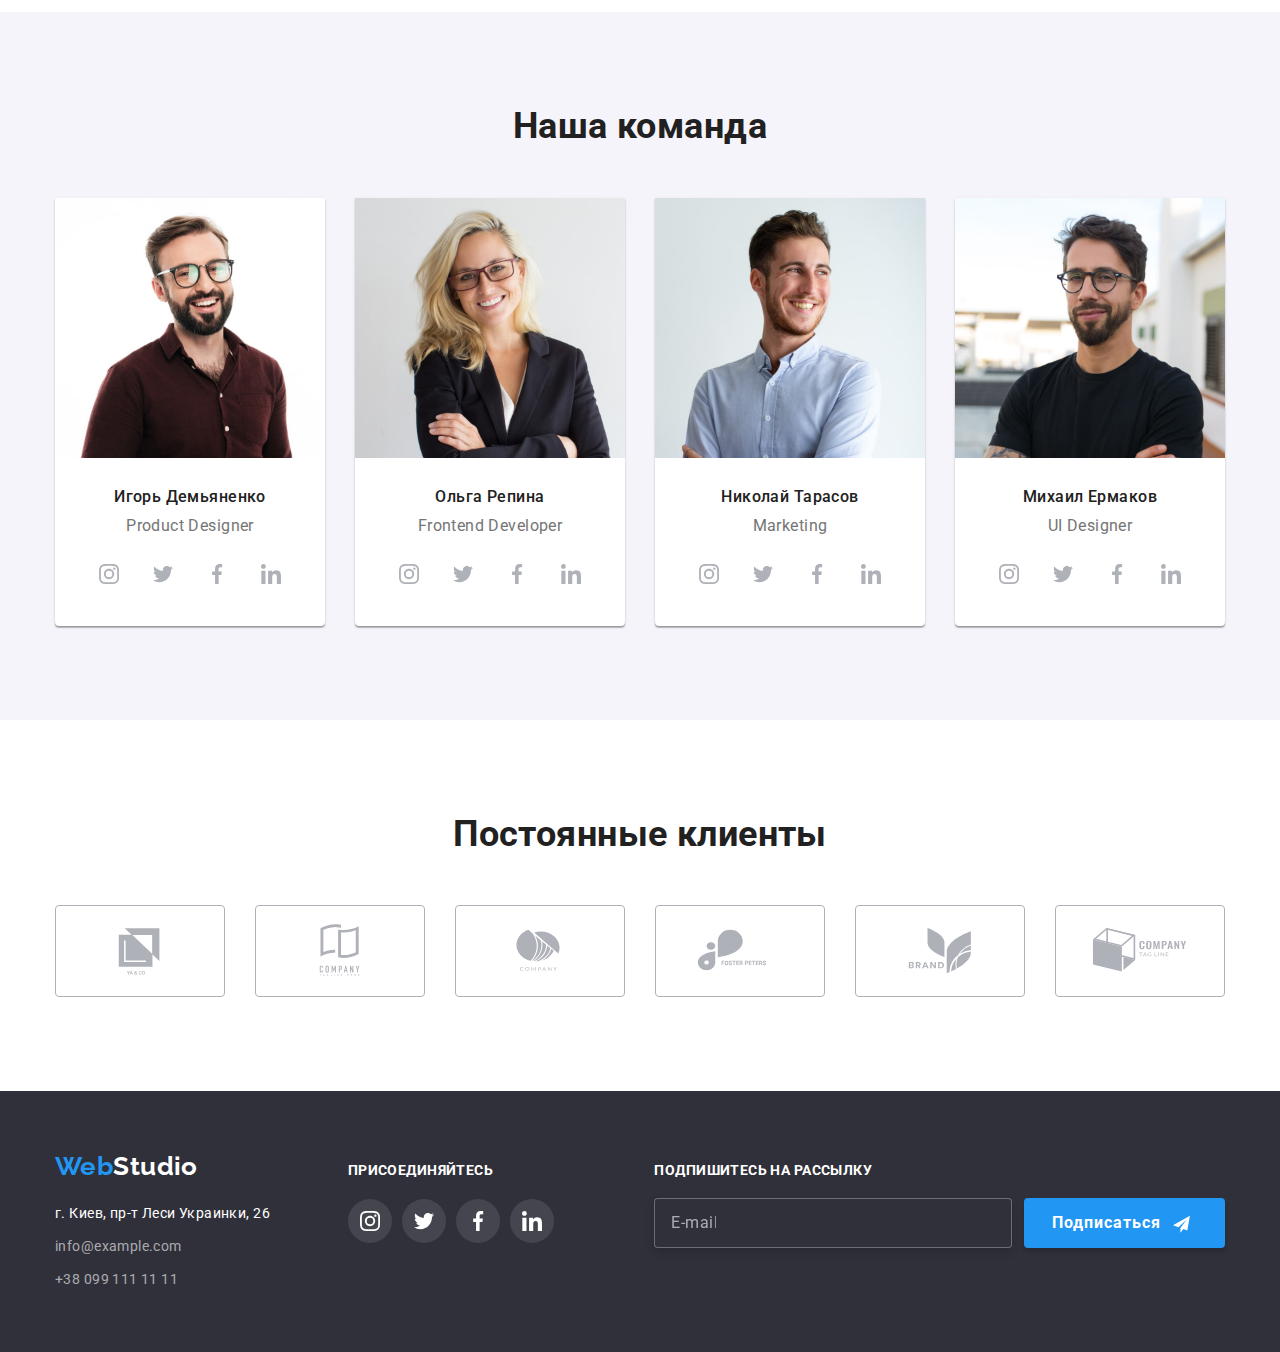
==== commit f007d2c5: "fixed bugs" ====
--- a/GOIT DZ6/index.html
+++ b/GOIT DZ6/index.html
@@ -457,9 +457,9 @@
     </label> 
 
         <label class="checked option">
-            Соглашаюсь с рассылкой и принимаю <a href="" class="conditions-policy">Условия договора</a>
             <input class="checked__input visually-hidden-modal" type="checkbox">
             <span class="checked__box"></span>
+            Соглашаюсь с рассылкой и принимаю <a href="" class="conditions-policy"> Условия договора</a>
         </label>
 
 
--- a/GOIT DZ6/css/styles.css
+++ b/GOIT DZ6/css/styles.css
@@ -285,24 +285,8 @@
     z-index: 1000;
     transition-timing-function: cubic-bezier(0.4, 0, 0.2, 1);
     transition-duration: 250ms;
-    animation-name: openmod;
-    animation-duration: 2s;
-    animation-timing-function: linear;
-    animation-iteration-count: 1;
-
-}
-
-@keyframes openmod
-{
-    0% {
-      transform:scale(0);
-    }
-    100% {
-      transform:scale(1);
-    }
-  }
-  
-  
+}
+    
 
 .modal{
     position: absolute;
@@ -328,27 +312,13 @@
     border: 0;
     transition-duration: 250ms;
     transition-timing-function: cubic-bezier(0.4, 0, 0.2, 1);
-    animation: closemod;
-    animation-duration: 2s;
-    animation-timing-function: linear;
-    animation-iteration-count: 1;
-    border: 1px solid rgba(0, 0, 0, 0.1);
-    border-radius: 50%;    
 } 
 .modal-close:hover,
 .modal-close:focus{
     fill: var(--hover-colorblu);
 }
 
-@keyframes closemod
-{
-    0% {
-      transform:scale(1);
-    }
-    100% {
-      transform:scale(0);
-    }
-  }
+
 .is-hidden{
     opacity: 0;
     visibility: hidden;
@@ -644,6 +614,7 @@
     display: flex;
     align-items: baseline;
     background-color:var(--sect-colordbl);
+    justify-content: space-between;
 
 }
 
@@ -683,6 +654,10 @@
 }
 .links .map{
     color: var(--text-colorwh);
+}
+
+.join{
+    margin-right: 93px;
 }
 
 .join-head{
@@ -1040,9 +1015,17 @@
     left: 8px;
 }
 
+.checked__input:focus + .checked__box{
+    border: 2px solid var(--hover-colorblu);
+    border-radius: 2px;
+}
+
 .checked__input:checked + .checked__box{
     background-image: url("data:image/svg+xml,%3Csvg width='16' height='15' viewBox='0 0 16 15' fill='none' xmlns='http://www.w3.org/2000/svg'%3E%3Crect width='16' height='15' rx='2' fill='%232196F3'/%3E%3Cpath d='M3.95703 7.75166L3.88825 7.68604L3.81923 7.75141L2.93123 8.59258L2.85486 8.66492L2.93097 8.73753L6.42671 12.0724L6.49574 12.1382L6.56476 12.0724L14.069 4.91352L14.1449 4.84116L14.069 4.76881L13.1873 3.92764L13.1183 3.86183L13.0493 3.92761L6.49577 10.1735L3.95703 7.75166Z' fill='white' stroke='white' stroke-width='0.2'/%3E%3C/svg%3E%0A");
-    border: 0;
+    background-position: center;
+    background-repeat: no-repeat;
+    background-size: cover;
+    background-origin: border-box;
 }
 
   .conditions-policy{
@@ -1083,11 +1066,6 @@
     color:  var(--text-colorwh);
   }
 
-  .subscribe{
-      margin-left: 93px;
-  }
-
-
   .subscribe-head{
     color: var(--text-colorwh);
     font-family: var(--text-body);
